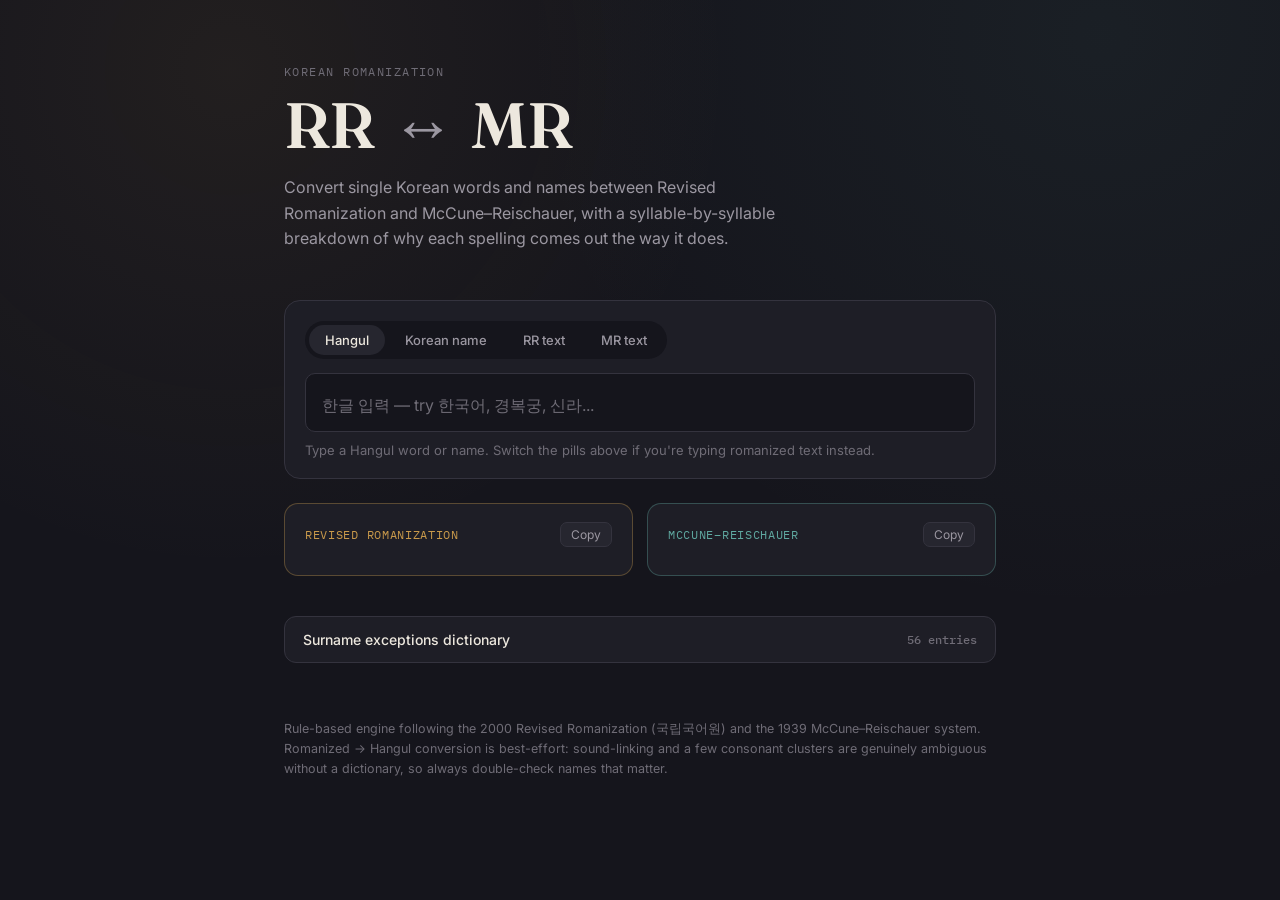
==== index.html @ 8624c7e1 "Add files via upload" ====
<!DOCTYPE html>
<html lang="en">
<head>
<meta charset="UTF-8">
<meta name="viewport" content="width=device-width, initial-scale=1.0">
<title>RR ↔ MR — Korean Romanization Converter</title>
<link rel="preconnect" href="https://fonts.googleapis.com">
<link rel="preconnect" href="https://fonts.gstatic.com" crossorigin>
<link href="https://fonts.googleapis.com/css2?family=Fraunces:opsz,wght@9..144,400;9..144,500;9..144,600&family=Inter:wght@400;500;600;700&family=IBM+Plex+Mono:wght@400;500&display=swap" rel="stylesheet">
<link rel="stylesheet" href="style.css">
</head>
<body>

<div class="page">

  <header class="hero">
    <p class="eyebrow">korean romanization</p>
    <h1 class="hero-title">RR <span class="hero-arrow">↔</span> MR</h1>
    <p class="hero-sub">Convert single Korean words and names between Revised Romanization and McCune&ndash;Reischauer, with a syllable-by-syllable breakdown of why each spelling comes out the way it does.</p>
  </header>

  <main>

    <section class="panel input-panel" aria-label="Input">
      <div class="mode-pills" role="radiogroup" aria-label="Input format">
        <button class="pill active" data-mode="hangul" role="radio" aria-checked="true">Hangul</button>
        <button class="pill" data-mode="name" role="radio" aria-checked="false">Korean name</button>
        <button class="pill" data-mode="RR" role="radio" aria-checked="false">RR text</button>
        <button class="pill" data-mode="MR" role="radio" aria-checked="false">MR text</button>
      </div>
      <input
        id="word-input"
        class="word-input"
        type="text"
        autocomplete="off"
        spellcheck="false"
        placeholder="한글 입력 — try 한국어, 경복궁, 신라..."
        aria-label="Korean word or romanized text"
      >
      <p class="input-hint" id="input-hint">Type a Hangul word or name. Switch the pills above if you're typing romanized text instead.</p>
    </section>

    <section class="bridge-section" id="bridge-section" hidden aria-label="Syllable breakdown">
      <div class="bridge-row" id="bridge-row"></div>
    </section>

    <section class="outputs" id="outputs" hidden>
      <article class="output-card rr" aria-label="Revised Romanization output">
        <div class="output-head">
          <span class="output-label">Revised Romanization</span>
          <button class="copy-btn" data-target="rr-text" aria-label="Copy RR text">Copy</button>
        </div>
        <p class="output-text" id="rr-text"></p>
      </article>
      <article class="output-card mr" aria-label="McCune-Reischauer output">
        <div class="output-head">
          <span class="output-label">McCune&ndash;Reischauer</span>
          <button class="copy-btn" data-target="mr-text" aria-label="Copy MR text">Copy</button>
        </div>
        <p class="output-text" id="mr-text"></p>
      </article>
    </section>

    <section class="notes-strip" id="notes-strip" hidden aria-label="Rules applied">
      <h2 class="notes-title">What happened</h2>
      <ul class="notes-list" id="notes-list"></ul>
    </section>

    <section class="exceptions-section" aria-label="Exceptions dictionary">
      <button class="exceptions-toggle" id="exceptions-toggle" aria-expanded="false">
        <span>Surname exceptions dictionary</span>
        <span class="exceptions-count" id="exceptions-count"></span>
      </button>
      <div class="exceptions-table-wrap" id="exceptions-wrap" hidden>
        <p class="exceptions-note">These common surnames have a conventional spelling people actually use (passports, news, romanized names) that differs from what the plain rules below would generate. They're checked first, before the rule engine runs. A few of these syllables (like 한, "Han") are also ordinary Korean words — if you're not romanizing a name, the algorithmic spelling further up may be the better fit.</p>
        <table class="exceptions-table">
          <thead>
            <tr><th>Hangul</th><th>RR (conventional)</th><th>MR</th><th>Also seen as</th></tr>
          </thead>
          <tbody id="exceptions-tbody"></tbody>
        </table>
      </div>
    </section>

  </main>

  <footer class="page-footer">
    <p>Rule-based engine following the 2000 Revised Romanization (국립국어원) and the 1939 McCune&ndash;Reischauer system. Romanized&nbsp;→&nbsp;Hangul conversion is best-effort: sound-linking and a few consonant clusters are genuinely ambiguous without a dictionary, so always double-check names that matter.</p>
  </footer>

</div>

<script src="hangul.js"></script>
<script src="romanize.js"></script>
<script src="derromanize.js"></script>
<script src="exceptions.js"></script>
<script src="app.js"></script>
</body>
</html>
---- style.css ----
:root {
  --bg: #15151c;
  --surface: #1e1e26;
  --surface-2: #26262f;
  --border: #34333e;
  --text: #ede8de;
  --text-dim: #9b97a1;
  --text-faint: #6f6c76;

  --rr: #c99a4b;
  --rr-soft: rgba(201, 154, 75, 0.14);
  --rr-border: rgba(201, 154, 75, 0.35);

  --mr: #5fa8a0;
  --mr-soft: rgba(95, 168, 160, 0.14);
  --mr-border: rgba(95, 168, 160, 0.35);

  --font-display: 'Fraunces', Georgia, serif;
  --font-body: 'Inter', -apple-system, sans-serif;
  --font-mono: 'IBM Plex Mono', 'Courier New', monospace;
}

* { box-sizing: border-box; }

html, body {
  margin: 0;
  background: var(--bg);
  color: var(--text);
  font-family: var(--font-body);
  -webkit-font-smoothing: antialiased;
}

body {
  background-image:
    radial-gradient(circle at 18% 8%, rgba(201, 154, 75, 0.07), transparent 38%),
    radial-gradient(circle at 86% 4%, rgba(95, 168, 160, 0.07), transparent 42%);
}

.page {
  max-width: 760px;
  margin: 0 auto;
  padding: 64px 24px 80px;
}

/* ---- Hero ------------------------------------------------------- */

.hero { margin-bottom: 48px; }

.eyebrow {
  font-family: var(--font-mono);
  font-size: 12px;
  letter-spacing: 0.12em;
  text-transform: uppercase;
  color: var(--text-faint);
  margin: 0 0 14px;
}

.hero-title {
  font-family: var(--font-display);
  font-weight: 600;
  font-size: clamp(42px, 9vw, 64px);
  letter-spacing: -0.01em;
  margin: 0 0 18px;
  line-height: 1;
}

.hero-arrow {
  display: inline-block;
  margin: 0 4px;
  color: var(--text-dim);
  font-weight: 400;
}

.hero-sub {
  font-size: 16px;
  line-height: 1.6;
  color: var(--text-dim);
  max-width: 52ch;
  margin: 0;
}

/* ---- Input panel -------------------------------------------------- */

.panel {
  background: var(--surface);
  border: 1px solid var(--border);
  border-radius: 16px;
  padding: 20px;
}

.mode-pills {
  display: inline-flex;
  gap: 4px;
  background: var(--bg);
  border-radius: 999px;
  padding: 4px;
  margin-bottom: 14px;
}

.pill {
  font-family: var(--font-body);
  font-size: 13px;
  font-weight: 500;
  color: var(--text-dim);
  background: transparent;
  border: none;
  border-radius: 999px;
  padding: 7px 16px;
  cursor: pointer;
  transition: background 0.15s ease, color 0.15s ease;
}

.pill:hover { color: var(--text); }

.pill.active {
  background: var(--surface-2);
  color: var(--text);
}

.pill:focus-visible,
.copy-btn:focus-visible,
.exceptions-toggle:focus-visible,
.word-input:focus-visible {
  outline: 2px solid var(--mr);
  outline-offset: 2px;
}

.word-input {
  width: 100%;
  background: var(--bg);
  border: 1px solid var(--border);
  border-radius: 10px;
  color: var(--text);
  font-family: var(--font-display);
  font-size: 24px;
  padding: 14px 16px;
  margin-bottom: 10px;
}

.word-input::placeholder { color: var(--text-faint); font-family: var(--font-body); font-size: 16px; }

.input-hint {
  font-size: 13px;
  color: var(--text-faint);
  margin: 0;
}

/* ---- Syllable bridge (signature element) -------------------------- */

.bridge-section { margin-top: 28px; overflow-x: auto; }

.bridge-row {
  display: flex;
  gap: 22px;
  padding: 4px 2px 8px;
}

.bridge-syllable {
  display: flex;
  flex-direction: column;
  align-items: center;
  flex: 0 0 auto;
}

.bridge-hangul {
  font-family: var(--font-display);
  font-size: 34px;
  line-height: 1;
  margin-bottom: 6px;
}

.bridge-tick {
  width: 1px;
  height: 10px;
  background: var(--border);
  margin-bottom: 6px;
}

.bridge-chip {
  font-family: var(--font-mono);
  font-size: 12.5px;
  padding: 3px 9px;
  border-radius: 6px;
  margin-bottom: 4px;
  white-space: nowrap;
}

.bridge-chip.rr { color: var(--rr); background: var(--rr-soft); }
.bridge-chip.mr { color: var(--mr); background: var(--mr-soft); }

/* ---- Output cards --------------------------------------------------- */

.outputs {
  display: grid;
  grid-template-columns: 1fr 1fr;
  gap: 14px;
  margin-top: 24px;
}

.output-card {
  border-radius: 14px;
  padding: 18px 20px;
  border: 1px solid var(--border);
  background: var(--surface);
}

.output-card.rr { border-color: var(--rr-border); }
.output-card.mr { border-color: var(--mr-border); }

.output-head {
  display: flex;
  justify-content: space-between;
  align-items: center;
  margin-bottom: 10px;
}

.output-label {
  font-family: var(--font-mono);
  font-size: 11.5px;
  letter-spacing: 0.06em;
  text-transform: uppercase;
}

.output-card.rr .output-label { color: var(--rr); }
.output-card.mr .output-label { color: var(--mr); }

.copy-btn {
  font-family: var(--font-body);
  font-size: 12px;
  color: var(--text-dim);
  background: var(--surface-2);
  border: 1px solid var(--border);
  border-radius: 7px;
  padding: 4px 10px;
  cursor: pointer;
}

.copy-btn:hover { color: var(--text); }

.output-text {
  font-family: var(--font-mono);
  font-size: 22px;
  margin: 0;
  word-break: break-word;
}

/* ---- Notes ------------------------------------------------------- */

.notes-strip {
  margin-top: 22px;
  padding: 16px 20px;
  background: var(--surface);
  border: 1px solid var(--border);
  border-radius: 14px;
}

.notes-title {
  font-family: var(--font-mono);
  font-size: 11.5px;
  letter-spacing: 0.06em;
  text-transform: uppercase;
  color: var(--text-faint);
  margin: 0 0 10px;
}

.notes-list {
  margin: 0;
  padding-left: 18px;
  font-size: 14px;
  color: var(--text-dim);
  line-height: 1.6;
}

.notes-list li { margin-bottom: 4px; }
.notes-list li.warning { color: var(--rr); }

/* ---- Exceptions browser -------------------------------------------- */

.exceptions-section { margin-top: 40px; }

.exceptions-toggle {
  width: 100%;
  display: flex;
  justify-content: space-between;
  align-items: center;
  background: var(--surface);
  border: 1px solid var(--border);
  border-radius: 12px;
  color: var(--text);
  font-family: var(--font-body);
  font-size: 14px;
  font-weight: 500;
  padding: 14px 18px;
  cursor: pointer;
}

.exceptions-count {
  font-family: var(--font-mono);
  font-size: 12px;
  color: var(--text-faint);
}

.exceptions-table-wrap { margin-top: 12px; }

.exceptions-note {
  font-size: 13px;
  color: var(--text-dim);
  line-height: 1.55;
  margin: 0 0 14px;
}

.exceptions-table {
  width: 100%;
  border-collapse: collapse;
  font-size: 13.5px;
}

.exceptions-table th,
.exceptions-table td {
  text-align: left;
  padding: 8px 10px;
  border-bottom: 1px solid var(--border);
}

.exceptions-table th {
  font-family: var(--font-mono);
  font-size: 11px;
  letter-spacing: 0.05em;
  text-transform: uppercase;
  color: var(--text-faint);
}

.exceptions-table td:first-child { font-family: var(--font-display); font-size: 17px; }
.exceptions-table td:nth-child(4) { color: var(--text-faint); font-size: 12.5px; }

/* ---- Footer -------------------------------------------------------- */

.page-footer {
  margin-top: 56px;
  font-size: 12.5px;
  line-height: 1.6;
  color: var(--text-faint);
}

/* ---- Responsive ------------------------------------------------------ */

@media (max-width: 560px) {
  .page { padding: 40px 18px 64px; }
  .outputs { grid-template-columns: 1fr; }
  .output-text { font-size: 19px; }
}

@media (prefers-reduced-motion: reduce) {
  * { transition: none !important; }
}
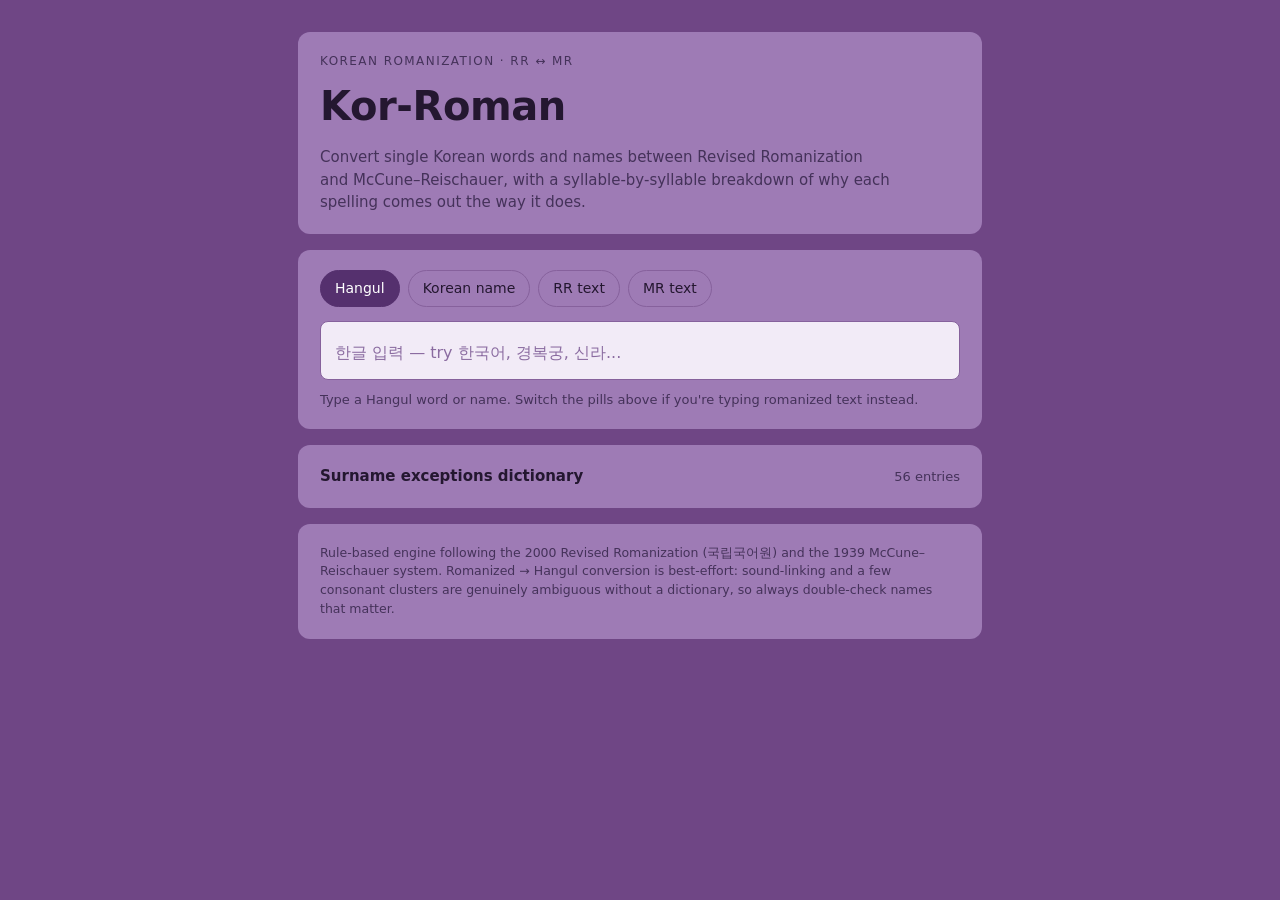
==== commit e907f114: "Add files via upload" ====
--- a/index.html
+++ b/index.html
@@ -3,10 +3,7 @@
 <head>
 <meta charset="UTF-8">
 <meta name="viewport" content="width=device-width, initial-scale=1.0">
-<title>RR ↔ MR — Korean Romanization Converter</title>
-<link rel="preconnect" href="https://fonts.googleapis.com">
-<link rel="preconnect" href="https://fonts.gstatic.com" crossorigin>
-<link href="https://fonts.googleapis.com/css2?family=Fraunces:opsz,wght@9..144,400;9..144,500;9..144,600&family=Inter:wght@400;500;600;700&family=IBM+Plex+Mono:wght@400;500&display=swap" rel="stylesheet">
+<title>Kor-Roman</title>
 <link rel="stylesheet" href="style.css">
 </head>
 <body>
@@ -14,8 +11,8 @@
 <div class="page">
 
   <header class="hero">
-    <p class="eyebrow">korean romanization</p>
-    <h1 class="hero-title">RR <span class="hero-arrow">↔</span> MR</h1>
+    <p class="eyebrow">korean romanization · RR ↔ MR</p>
+    <h1 class="hero-title">Kor-Roman</h1>
     <p class="hero-sub">Convert single Korean words and names between Revised Romanization and McCune&ndash;Reischauer, with a syllable-by-syllable breakdown of why each spelling comes out the way it does.</p>
   </header>
 
--- a/style.css
+++ b/style.css
@@ -1,354 +1,253 @@
+/* Kor-Roman — simple two-tone theme.
+   #6F4685 = full page background; #9E7BB5 = boxes behind content. */
 :root {
-  --bg: #15151c;
-  --surface: #1e1e26;
-  --surface-2: #26262f;
-  --border: #34333e;
-  --text: #ede8de;
-  --text-dim: #9b97a1;
-  --text-faint: #6f6c76;
-
-  --rr: #c99a4b;
-  --rr-soft: rgba(201, 154, 75, 0.14);
-  --rr-border: rgba(201, 154, 75, 0.35);
-
-  --mr: #5fa8a0;
-  --mr-soft: rgba(95, 168, 160, 0.14);
-  --mr-border: rgba(95, 168, 160, 0.35);
-
-  --font-display: 'Fraunces', Georgia, serif;
-  --font-body: 'Inter', -apple-system, sans-serif;
-  --font-mono: 'IBM Plex Mono', 'Courier New', monospace;
+  --bg: #6F4685;      /* full background */
+  --box: #9E7BB5;     /* panels behind text/output */
+  --ink: #241730;     /* primary text (dark, high contrast on the box) */
+  --ink-soft: #45325a;/* secondary text */
+  --line: #86619c;    /* borders / rules */
+  --accent: #55306e;  /* active pill, focus, buttons */
+  --field: #f2ebf7;   /* input field background */
+  --mono: ui-monospace, "SF Mono", "IBM Plex Mono", Menlo, Consolas, monospace;
+  --sans: system-ui, -apple-system, "Segoe UI", Roboto, sans-serif;
 }
 
 * { box-sizing: border-box; }
 
-html, body {
+body {
   margin: 0;
   background: var(--bg);
-  color: var(--text);
-  font-family: var(--font-body);
-  -webkit-font-smoothing: antialiased;
-}
-
-body {
-  background-image:
-    radial-gradient(circle at 18% 8%, rgba(201, 154, 75, 0.07), transparent 38%),
-    radial-gradient(circle at 86% 4%, rgba(95, 168, 160, 0.07), transparent 42%);
+  color: var(--ink);
+  font-family: var(--sans);
+  line-height: 1.5;
 }
 
 .page {
-  max-width: 760px;
+  max-width: 720px;
   margin: 0 auto;
-  padding: 64px 24px 80px;
-}
-
-/* ---- Hero ------------------------------------------------------- */
-
-.hero { margin-bottom: 48px; }
-
+  padding: 32px 18px;
+  display: flex;
+  flex-direction: column;
+  gap: 16px;
+}
+
+main {
+  display: flex;
+  flex-direction: column;
+  gap: 16px;
+}
+
+/* The box treatment: every text/output area sits on a #9E7BB5 panel. */
+.hero,
+.input-panel,
+.bridge-section,
+.output-card,
+.notes-strip,
+.exceptions-section,
+.page-footer {
+  background: var(--box);
+  border-radius: 12px;
+  padding: 20px 22px;
+}
+
+/* ---- Hero ---- */
 .eyebrow {
-  font-family: var(--font-mono);
+  margin: 0 0 6px;
   font-size: 12px;
   letter-spacing: 0.12em;
   text-transform: uppercase;
-  color: var(--text-faint);
-  margin: 0 0 14px;
-}
-
+  color: var(--ink-soft);
+}
 .hero-title {
-  font-family: var(--font-display);
+  margin: 0 0 10px;
+  font-size: 40px;
+  font-weight: 700;
+  letter-spacing: -0.01em;
+  text-wrap: balance;
+}
+.hero-sub {
+  margin: 0;
+  max-width: 60ch;
+  font-size: 15px;
+  color: var(--ink-soft);
+}
+
+/* ---- Mode pills ---- */
+.mode-pills {
+  display: flex;
+  flex-wrap: wrap;
+  gap: 8px;
+  margin-bottom: 14px;
+}
+.pill {
+  font: inherit;
+  font-size: 14px;
+  padding: 7px 14px;
+  border-radius: 999px;
+  border: 1px solid var(--line);
+  background: transparent;
+  color: var(--ink);
+  cursor: pointer;
+}
+.pill.active {
+  background: var(--accent);
+  border-color: var(--accent);
+  color: #fff;
+}
+.pill:focus-visible {
+  outline: 2px solid var(--accent);
+  outline-offset: 2px;
+}
+
+/* ---- Input ---- */
+.word-input {
+  width: 100%;
+  font: inherit;
+  font-size: 22px;
+  padding: 12px 14px;
+  border-radius: 8px;
+  border: 1px solid var(--line);
+  background: var(--field);
+  color: var(--ink);
+}
+.word-input:focus-visible {
+  outline: 2px solid var(--accent);
+  outline-offset: 1px;
+}
+.word-input::placeholder { color: #8a6ba0; font-size: 16px; }
+.input-hint {
+  margin: 10px 0 0;
+  font-size: 13px;
+  color: var(--ink-soft);
+}
+
+/* ---- Syllable bridge ---- */
+.bridge-row {
+  display: flex;
+  flex-wrap: wrap;
+  gap: 12px;
+}
+.bridge-syllable {
+  display: flex;
+  flex-direction: column;
+  align-items: center;
+  gap: 4px;
+}
+.bridge-hangul { font-size: 24px; font-weight: 600; }
+.bridge-tick { width: 1px; height: 8px; background: var(--line); }
+.bridge-chip {
+  font-family: var(--mono);
+  font-size: 13px;
+  padding: 2px 8px;
+  border-radius: 5px;
+  background: rgba(255, 255, 255, 0.4);
+}
+.bridge-chip.mr { background: rgba(36, 23, 48, 0.12); }
+
+/* ---- Outputs (RR vs MR comparison) ---- */
+.outputs {
+  display: flex;
+  gap: 16px;
+  flex-wrap: wrap;
+}
+.output-card { flex: 1; min-width: 220px; }
+.output-head {
+  display: flex;
+  justify-content: space-between;
+  align-items: center;
+  gap: 10px;
+  margin-bottom: 8px;
+}
+.output-label {
+  font-size: 12px;
+  letter-spacing: 0.08em;
+  text-transform: uppercase;
+  color: var(--ink-soft);
+}
+.copy-btn {
+  font: inherit;
+  font-size: 12px;
+  padding: 4px 11px;
+  border-radius: 6px;
+  border: 1px solid var(--line);
+  background: transparent;
+  color: var(--ink);
+  cursor: pointer;
+}
+.copy-btn:hover { background: rgba(255, 255, 255, 0.28); }
+.copy-btn:focus-visible { outline: 2px solid var(--accent); outline-offset: 2px; }
+.output-text {
+  margin: 0;
+  min-height: 1.2em;
+  font-family: var(--mono);
+  font-size: 24px;
+  word-break: break-word;
+}
+
+/* ---- Notes ---- */
+.notes-title {
+  margin: 0 0 8px;
+  font-size: 12px;
+  letter-spacing: 0.08em;
+  text-transform: uppercase;
+  color: var(--ink-soft);
+}
+.notes-list {
+  margin: 0;
+  padding-left: 18px;
+  font-size: 14px;
+  color: var(--ink-soft);
+  display: flex;
+  flex-direction: column;
+  gap: 5px;
+}
+
+/* ---- Exceptions dictionary ---- */
+.exceptions-toggle {
+  width: 100%;
+  display: flex;
+  justify-content: space-between;
+  align-items: center;
+  gap: 10px;
+  font: inherit;
+  font-size: 15px;
   font-weight: 600;
-  font-size: clamp(42px, 9vw, 64px);
-  letter-spacing: -0.01em;
-  margin: 0 0 18px;
-  line-height: 1;
-}
-
-.hero-arrow {
-  display: inline-block;
-  margin: 0 4px;
-  color: var(--text-dim);
-  font-weight: 400;
-}
-
-.hero-sub {
-  font-size: 16px;
-  line-height: 1.6;
-  color: var(--text-dim);
-  max-width: 52ch;
-  margin: 0;
-}
-
-/* ---- Input panel -------------------------------------------------- */
-
-.panel {
-  background: var(--surface);
-  border: 1px solid var(--border);
-  border-radius: 16px;
-  padding: 20px;
-}
-
-.mode-pills {
-  display: inline-flex;
-  gap: 4px;
-  background: var(--bg);
-  border-radius: 999px;
-  padding: 4px;
-  margin-bottom: 14px;
-}
-
-.pill {
-  font-family: var(--font-body);
-  font-size: 13px;
-  font-weight: 500;
-  color: var(--text-dim);
   background: transparent;
   border: none;
-  border-radius: 999px;
-  padding: 7px 16px;
+  color: var(--ink);
   cursor: pointer;
-  transition: background 0.15s ease, color 0.15s ease;
-}
-
-.pill:hover { color: var(--text); }
-
-.pill.active {
-  background: var(--surface-2);
-  color: var(--text);
-}
-
-.pill:focus-visible,
-.copy-btn:focus-visible,
-.exceptions-toggle:focus-visible,
-.word-input:focus-visible {
-  outline: 2px solid var(--mr);
-  outline-offset: 2px;
-}
-
-.word-input {
-  width: 100%;
-  background: var(--bg);
-  border: 1px solid var(--border);
-  border-radius: 10px;
-  color: var(--text);
-  font-family: var(--font-display);
-  font-size: 24px;
-  padding: 14px 16px;
-  margin-bottom: 10px;
-}
-
-.word-input::placeholder { color: var(--text-faint); font-family: var(--font-body); font-size: 16px; }
-
-.input-hint {
-  font-size: 13px;
-  color: var(--text-faint);
-  margin: 0;
-}
-
-/* ---- Syllable bridge (signature element) -------------------------- */
-
-.bridge-section { margin-top: 28px; overflow-x: auto; }
-
-.bridge-row {
-  display: flex;
-  gap: 22px;
-  padding: 4px 2px 8px;
-}
-
-.bridge-syllable {
-  display: flex;
-  flex-direction: column;
-  align-items: center;
-  flex: 0 0 auto;
-}
-
-.bridge-hangul {
-  font-family: var(--font-display);
-  font-size: 34px;
-  line-height: 1;
-  margin-bottom: 6px;
-}
-
-.bridge-tick {
-  width: 1px;
-  height: 10px;
-  background: var(--border);
-  margin-bottom: 6px;
-}
-
-.bridge-chip {
-  font-family: var(--font-mono);
-  font-size: 12.5px;
-  padding: 3px 9px;
-  border-radius: 6px;
-  margin-bottom: 4px;
-  white-space: nowrap;
-}
-
-.bridge-chip.rr { color: var(--rr); background: var(--rr-soft); }
-.bridge-chip.mr { color: var(--mr); background: var(--mr-soft); }
-
-/* ---- Output cards --------------------------------------------------- */
-
-.outputs {
-  display: grid;
-  grid-template-columns: 1fr 1fr;
-  gap: 14px;
-  margin-top: 24px;
-}
-
-.output-card {
-  border-radius: 14px;
-  padding: 18px 20px;
-  border: 1px solid var(--border);
-  background: var(--surface);
-}
-
-.output-card.rr { border-color: var(--rr-border); }
-.output-card.mr { border-color: var(--mr-border); }
-
-.output-head {
-  display: flex;
-  justify-content: space-between;
-  align-items: center;
-  margin-bottom: 10px;
-}
-
-.output-label {
-  font-family: var(--font-mono);
-  font-size: 11.5px;
-  letter-spacing: 0.06em;
-  text-transform: uppercase;
-}
-
-.output-card.rr .output-label { color: var(--rr); }
-.output-card.mr .output-label { color: var(--mr); }
-
-.copy-btn {
-  font-family: var(--font-body);
-  font-size: 12px;
-  color: var(--text-dim);
-  background: var(--surface-2);
-  border: 1px solid var(--border);
-  border-radius: 7px;
-  padding: 4px 10px;
-  cursor: pointer;
-}
-
-.copy-btn:hover { color: var(--text); }
-
-.output-text {
-  font-family: var(--font-mono);
-  font-size: 22px;
-  margin: 0;
-  word-break: break-word;
-}
-
-/* ---- Notes ------------------------------------------------------- */
-
-.notes-strip {
-  margin-top: 22px;
-  padding: 16px 20px;
-  background: var(--surface);
-  border: 1px solid var(--border);
-  border-radius: 14px;
-}
-
-.notes-title {
-  font-family: var(--font-mono);
-  font-size: 11.5px;
-  letter-spacing: 0.06em;
-  text-transform: uppercase;
-  color: var(--text-faint);
-  margin: 0 0 10px;
-}
-
-.notes-list {
-  margin: 0;
-  padding-left: 18px;
-  font-size: 14px;
-  color: var(--text-dim);
-  line-height: 1.6;
-}
-
-.notes-list li { margin-bottom: 4px; }
-.notes-list li.warning { color: var(--rr); }
-
-/* ---- Exceptions browser -------------------------------------------- */
-
-.exceptions-section { margin-top: 40px; }
-
-.exceptions-toggle {
-  width: 100%;
-  display: flex;
-  justify-content: space-between;
-  align-items: center;
-  background: var(--surface);
-  border: 1px solid var(--border);
-  border-radius: 12px;
-  color: var(--text);
-  font-family: var(--font-body);
-  font-size: 14px;
-  font-weight: 500;
-  padding: 14px 18px;
-  cursor: pointer;
-}
-
-.exceptions-count {
-  font-family: var(--font-mono);
-  font-size: 12px;
-  color: var(--text-faint);
-}
-
-.exceptions-table-wrap { margin-top: 12px; }
-
-.exceptions-note {
-  font-size: 13px;
-  color: var(--text-dim);
-  line-height: 1.55;
-  margin: 0 0 14px;
-}
-
+  padding: 0;
+  text-align: left;
+}
+.exceptions-toggle:focus-visible { outline: 2px solid var(--accent); outline-offset: 3px; }
+.exceptions-count { font-weight: 400; font-size: 13px; color: var(--ink-soft); }
+.exceptions-table-wrap { margin-top: 14px; overflow-x: auto; }
+.exceptions-note { margin: 0 0 12px; font-size: 13px; color: var(--ink-soft); }
 .exceptions-table {
   width: 100%;
   border-collapse: collapse;
-  font-size: 13.5px;
-}
-
+  font-size: 14px;
+}
 .exceptions-table th,
 .exceptions-table td {
   text-align: left;
-  padding: 8px 10px;
-  border-bottom: 1px solid var(--border);
-}
-
+  padding: 6px 10px;
+  border-bottom: 1px solid var(--line);
+  white-space: nowrap;
+}
 .exceptions-table th {
-  font-family: var(--font-mono);
-  font-size: 11px;
-  letter-spacing: 0.05em;
-  text-transform: uppercase;
-  color: var(--text-faint);
-}
-
-.exceptions-table td:first-child { font-family: var(--font-display); font-size: 17px; }
-.exceptions-table td:nth-child(4) { color: var(--text-faint); font-size: 12.5px; }
-
-/* ---- Footer -------------------------------------------------------- */
-
-.page-footer {
-  margin-top: 56px;
-  font-size: 12.5px;
-  line-height: 1.6;
-  color: var(--text-faint);
-}
-
-/* ---- Responsive ------------------------------------------------------ */
-
-@media (max-width: 560px) {
-  .page { padding: 40px 18px 64px; }
-  .outputs { grid-template-columns: 1fr; }
-  .output-text { font-size: 19px; }
-}
+  font-size: 12px;
+  text-transform: uppercase;
+  letter-spacing: 0.06em;
+  color: var(--ink-soft);
+}
+
+/* ---- Footer ---- */
+.page-footer { font-size: 12.5px; color: var(--ink-soft); }
+.page-footer p { margin: 0; }
+
+/* Keep the hidden attribute working despite the flex/box rules above. */
+[hidden] { display: none !important; }
 
 @media (prefers-reduced-motion: reduce) {
   * { transition: none !important; }
